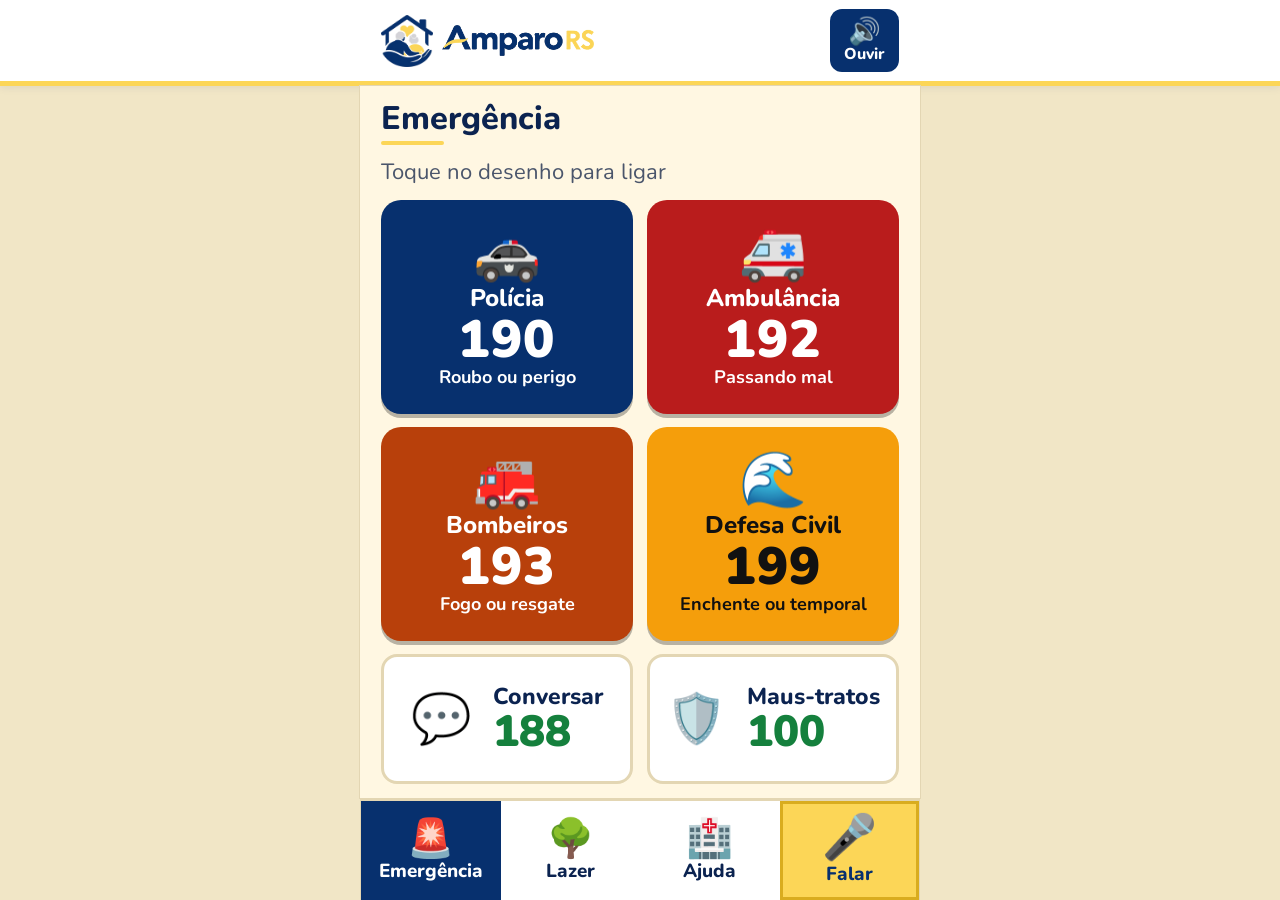
==== index.html @ 4e17ef88 "Amparo RS: primeira versão do aplicativo Site para celular que ajuda idosos que vivem sozinhos: tele" ====
<!doctype html>
<html lang="pt-BR">
<head>
  <meta charset="utf-8">
  <meta name="viewport" content="width=device-width, initial-scale=1, viewport-fit=cover">
  <meta name="theme-color" content="#ffffff">
  <meta name="description" content="Amparo RS: telefones de emergência, lazer e lugares de ajuda para idosos.">
  <title>Amparo RS</title>
  <link rel="manifest" href="manifest.webmanifest">
  <link rel="icon" href="icons/icon-192.png" type="image/png">
  <link rel="apple-touch-icon" href="icons/icon-192.png">
  <link rel="preload" href="fonts/nunito.woff2" as="font" type="font/woff2" crossorigin>
  <link rel="stylesheet" href="style.css">
</head>
<body>
  <header class="topo">
    <h1 class="marca">
      <img class="marca-simbolo" src="img/simbolo.png" alt="" width="102" height="102">
      <img class="marca-nome" src="img/nome.png" alt="Amparo RS" width="569" height="120">
    </h1>
    <div class="topo-acoes">
      <button id="btn-ouvir" class="btn-topo" type="button" aria-label="Ouvir o que está nesta tela">
        <span class="btn-topo-icone" aria-hidden="true">🔊</span><span>Ouvir</span>
      </button>
    </div>
  </header>

  <main>
    <section id="tela-emergencia" class="tela" aria-labelledby="titulo-emergencia">
      <h2 id="titulo-emergencia">Emergência</h2>
      <p class="dica">Toque no desenho para ligar</p>
      <div id="lista-emergencia" class="grade-emergencia"></div>
      <div id="lista-uteis" class="lista-uteis" aria-label="Outros telefones"></div>
    </section>

    <section id="tela-lazer" class="tela" aria-labelledby="titulo-lazer" hidden>
      <h2 id="titulo-lazer">Lazer e atividades</h2>
      <p class="dica">Toque numa opção e o mapa abre com os lugares perto de você</p>
      <div class="categorias" data-grupo="lazer"></div>
    </section>

    <section id="tela-ajuda" class="tela" aria-labelledby="titulo-ajuda" hidden>
      <h2 id="titulo-ajuda">Lugares de ajuda</h2>
      <p class="dica">Toque no que você precisa e o mapa abre perto de você</p>
      <div class="categorias" data-grupo="ajuda"></div>
    </section>
  </main>

  <nav class="menu" aria-label="Telas do aplicativo">
    <button type="button" data-tela="emergencia" aria-current="page">
      <span class="menu-icone" aria-hidden="true">🚨</span><span>Emergência</span>
    </button>
    <button type="button" data-tela="lazer">
      <span class="menu-icone" aria-hidden="true">🌳</span><span>Lazer</span>
    </button>
    <button type="button" data-tela="ajuda">
      <span class="menu-icone" aria-hidden="true">🏥</span><span>Ajuda</span>
    </button>
    <button type="button" id="btn-mic" class="menu-falar" aria-label="Falar ou escrever o que você precisa">
      <span class="menu-icone" aria-hidden="true">🎤</span><span>Falar</span>
    </button>
  </nav>

  <div id="assistente" class="assistente" hidden>
    <div class="assistente-caixa" role="dialog" aria-modal="true" aria-labelledby="titulo-assistente">
      <div class="assistente-topo">
        <h2 id="titulo-assistente">Do que você precisa?</h2>
        <button id="assist-fechar" class="btn-fechar" type="button" aria-label="Fechar">✕</button>
      </div>
      <div id="conversa" class="conversa" aria-live="polite"></div>
      <div id="assist-acao" class="assist-acao"></div>
      <button id="assist-falar" class="btn-falar" type="button">
        <span aria-hidden="true">🎤</span> <span class="btn-falar-texto">Toque e fale</span>
      </button>
      <form id="assist-form" class="assist-form">
        <label for="assist-texto" class="oculto">Escreva o que você precisa</label>
        <input id="assist-texto" type="text" placeholder="Ou escreva aqui..." autocomplete="off" enterkeyhint="send">
        <button type="submit">Enviar</button>
      </form>
    </div>
  </div>

  <script src="app.js"></script>
</body>
</html>
---- style.css ----
/* Amparo RS — visual de celular, letras grandes e alto contraste.
   Cores tiradas da logo: azul-marinho #07306E, amarelo #FCD657, cinza #D4D3D8 e fundo creme #FFF7E2.

   Tudo cabe na tela, sem rolar: o app ocupa exatamente a altura do celular e
   os cartões (e as letras dentro deles) crescem ou diminuem para caber.
   As unidades "cqh"/"cqw" são porcentagens da altura/largura da caixa onde o texto está. */

/* Fonte Nunito guardada no próprio projeto (licença livre OFL, ver fonts/OFL.txt) */
@font-face {
  font-family: "Nunito";
  font-style: normal;
  font-weight: 200 1000;
  font-display: swap;
  src: url("fonts/nunito.woff2") format("woff2");
}

:root {
  --azul-escuro: #04214d;
  --azul: #07306e;
  --amarelo: #fcd657;
  --amarelo-escuro: #d9ac1f;
  --amarelo-claro: #fff1c2;
  --cinza: #d4d3d8;
  --fundo: #fff7e2;
  --fundo-fora: #f1e6c6;
  --cartao: #ffffff;
  --texto: #0b2350;
  --texto-suave: #4a556b;
  --borda: #e3d6b3;
  --verde: #15803d;
  --verde-escuro: #116330;
  --vermelho: #b91c1c;
  --foco: #07306e;

  --policia: #07306e;
  --samu: #b91c1c;
  --bombeiros: #b8400b;
  --defesa: #f59e0b;

  --largura-app: 560px;
  --altura-menu: clamp(3.4rem, 11dvh, 5.2rem);
  --espaco: clamp(.4rem, 1.5dvh, .75rem);
}

/* Letra base: acompanha a largura no celular em pé e a altura no celular deitado */
html { font-size: clamp(16px, min(4.6vw, 3.2vh), 21px); }

* { box-sizing: border-box; }

body {
  margin: 0;
  height: 100vh;
  height: 100dvh;
  display: flex;
  flex-direction: column;
  overflow: hidden;
  font-family: "Nunito", system-ui, -apple-system, "Segoe UI", Roboto, Arial, sans-serif;
  line-height: 1.3;
  color: var(--texto);
  background: var(--fundo);
  -webkit-text-size-adjust: 100%;
}

button, input { font: inherit; }
button { cursor: pointer; }
:focus-visible { outline: 4px solid var(--foco); outline-offset: 3px; }

.oculto {
  position: absolute; width: 1px; height: 1px; overflow: hidden;
  clip: rect(0 0 0 0); white-space: nowrap;
}

/* ---------- Topo com a logo ---------- */
.topo {
  flex: none;
  display: flex; align-items: center; justify-content: space-between; gap: .5rem;
  padding: clamp(.3rem, 1dvh, .5rem) max(1rem, calc(50% - var(--largura-app) / 2 + 1rem));
  padding-top: calc(clamp(.3rem, 1dvh, .5rem) + env(safe-area-inset-top));
  background: #fff; color: var(--azul);
  border-bottom: 5px solid var(--amarelo);
  box-shadow: 0 2px 8px rgba(7, 48, 110, .08);
}
.topo h1 { flex: 1 1 auto; margin: 0; min-width: 0; line-height: 0; }
.marca { display: flex; align-items: center; gap: .45rem; }
.marca-simbolo { flex-shrink: 0; height: clamp(34px, min(12vw, 7dvh), 52px); width: auto; }
/* Se faltar espaço, o nome diminui sem cortar */
.marca-nome {
  flex: 0 1 auto; min-width: 0;
  height: clamp(20px, min(7vw, 4.2dvh), 32px); width: auto;
  object-fit: contain; object-position: left center;
}
.btn-topo {
  flex-shrink: 0;
  display: flex; flex-direction: column; align-items: center; justify-content: center;
  min-width: 3.3rem; min-height: clamp(2.8rem, 7dvh, 3.3rem); padding: .2rem .5rem;
  border: 0; border-radius: 12px;
  background: var(--azul); color: #fff;
  font-size: .75rem; font-weight: 800; line-height: 1.1;
}
.btn-topo-icone { font-size: 1.25rem; }

/* ---------- Área das telas: ocupa o espaço que sobra entre o topo e o menu ---------- */
main {
  flex: 1 1 auto;
  min-height: 0;
  width: 100%;
  max-width: var(--largura-app);
  margin: 0 auto;
  padding: var(--espaco) 1rem;
  display: flex;
  flex-direction: column;
  container-type: size;
}
.tela {
  flex: 1 1 auto;
  min-height: 0;
  display: flex;
  flex-direction: column;
  gap: var(--espaco);
}
.tela[hidden] { display: none; }

h2 { margin: 0; font-size: min(1.55rem, 7cqh); font-weight: 800; line-height: 1.15; }
.tela > h2::after {
  content: ""; display: block;
  width: 3rem; height: 4px; margin-top: .2rem;
  border-radius: 3px; background: var(--amarelo);
}
.dica { margin: 0; font-size: min(1.05rem, 4.2cqh); line-height: 1.25; color: var(--texto-suave); }

/* Tela muito baixa (celular deitado): esconde a frase de ajuda para sobrar espaço */
@container (max-height: 330px) {
  .dica, .tela > h2::after { display: none; }
}

/* ---------- Tela 1: cartões de emergência (2 x 2) ---------- */
.grade-emergencia {
  flex: 1 1 0;
  min-height: 0;
  display: grid;
  grid-template-columns: 1fr 1fr;
  grid-template-rows: 1fr 1fr;
  gap: var(--espaco);
}
.cartao-emerg {
  container-type: size;
  min-width: 0; min-height: 0; overflow: hidden;
  display: flex; flex-direction: column; align-items: center; justify-content: center;
  padding: .3rem;
  border-radius: 20px;
  text-align: center; text-decoration: none; color: #fff;
  box-shadow: 0 4px 0 rgba(0, 0, 0, .28);
}
.cartao-emerg:active { transform: translateY(3px); box-shadow: 0 1px 0 rgba(0, 0, 0, .28); }
.cartao-emerg .icone { font-size: min(27cqh, 32cqw, 4.5rem); line-height: 1; }
.cartao-emerg .nome { margin-top: 3cqh; font-size: min(12cqh, 11.5cqw, 1.6rem); font-weight: 800; line-height: 1.1; }
.cartao-emerg .numero { font-size: min(26cqh, 30cqw, 3.8rem); font-weight: 900; letter-spacing: .03em; line-height: 1.05; }
.cartao-emerg .quando { font-size: min(9cqh, 8.5cqw, 1.1rem); font-weight: 700; line-height: 1.15; }
/* Cartão baixo: tira a frase pequena e aumenta o resto */
@container (max-height: 140px) {
  .cartao-emerg .quando { display: none; }
  .cartao-emerg .icone { font-size: min(31cqh, 32cqw); }
  .cartao-emerg .nome { font-size: min(15cqh, 12cqw); }
  .cartao-emerg .numero { font-size: min(33cqh, 32cqw); }
}
.cor-azul { background: var(--policia); }
.cor-vermelho { background: var(--samu); }
.cor-laranja { background: var(--bombeiros); }
.cor-amarelo { background: var(--defesa); color: #111; }

/* Outros telefones (CVV e Disque 100), lado a lado */
.lista-uteis {
  flex: none;
  height: clamp(3.4rem, 19cqh, 6.5rem);
  display: grid;
  grid-template-columns: 1fr 1fr;
  gap: var(--espaco);
}
.cartao-util {
  container-type: size;
  min-width: 0; overflow: hidden;
  display: flex; align-items: center; justify-content: center; gap: 4cqw;
  padding: .2rem .4rem;
  border: 3px solid var(--borda); border-radius: 16px;
  background: var(--cartao); color: var(--texto); text-decoration: none;
}
.cartao-util .icone { flex-shrink: 0; font-size: min(42cqh, 22cqw, 2.6rem); line-height: 1; }
.cartao-util .textos { display: flex; flex-direction: column; min-width: 0; }
.cartao-util .rotulo { font-size: min(23cqh, 10cqw, 1.2rem); font-weight: 800; line-height: 1.1; white-space: nowrap; }
.cartao-util .numero { font-size: min(38cqh, 19cqw, 2.1rem); font-weight: 900; line-height: 1.05; color: var(--verde); }
/* Cartão largo e baixo (celular deitado): nome e número na mesma linha */
@container (min-aspect-ratio: 3/1) {
  .cartao-util .textos { flex-direction: row; align-items: baseline; gap: .5rem; }
  .cartao-util .icone { font-size: min(55cqh, 2.6rem); }
  .cartao-util .rotulo { font-size: min(40cqh, 1.2rem); }
  .cartao-util .numero { font-size: min(58cqh, 2.1rem); }
}

/* ---------- Telas 2 e 3: opções que abrem o Google Maps ---------- */
.categorias {
  flex: 1 1 0;
  min-height: 0;
  display: grid;
  grid-template-columns: 1fr 1fr;
  grid-auto-rows: 1fr;
  gap: var(--espaco);
}
/* Número ímpar de opções: a última ocupa a linha inteira */
.categorias > .categoria:last-child:nth-child(odd) { grid-column: 1 / -1; }
.categoria {
  container-type: size;
  min-width: 0; min-height: 0; overflow: hidden;
  display: flex; flex-direction: column; align-items: center; justify-content: center;
  padding: .3rem;
  border: 3px solid var(--borda); border-radius: 18px;
  background: var(--cartao); color: var(--texto);
  text-align: center;
}
.categoria-conteudo { display: flex; flex-direction: column; align-items: center; justify-content: center; }
.categoria .icone { font-size: min(36cqh, 30cqw, 3.6rem); line-height: 1; }
.categoria .rotulo { margin-top: 4cqh; font-size: min(18cqh, 12.5cqw, 1.35rem); font-weight: 800; line-height: 1.15; }
/* Opção larga e baixa: desenho ao lado do nome */
@container (min-aspect-ratio: 2/1) {
  .categoria-conteudo { flex-direction: row; gap: .5rem; }
  .categoria .icone { font-size: min(52cqh, 3.6rem); }
  .categoria .rotulo { margin-top: 0; font-size: min(26cqh, 8cqw, 1.35rem); text-align: left; }
}
.categoria[aria-pressed="true"] { border-color: var(--amarelo-escuro); background: var(--amarelo-claro); box-shadow: inset 0 0 0 2px var(--amarelo-escuro); }

/* ---------- Menu de baixo (com o botão Falar) ---------- */
.menu {
  flex: none;
  width: 100%; max-width: var(--largura-app);
  margin: 0 auto;
  display: grid; grid-template-columns: repeat(4, 1fr);
  padding-bottom: env(safe-area-inset-bottom);
  background: #fff; border-top: 3px solid var(--borda);
}
.menu button {
  display: flex; flex-direction: column; align-items: center; justify-content: center; gap: .15rem;
  min-width: 0; height: var(--altura-menu); padding: .2rem .1rem;
  border: 0; background: #fff; color: var(--texto);
  font-size: clamp(11px, 3.5vw, .9rem); font-weight: 800; line-height: 1.1;
}
.menu-icone { font-size: min(1.8rem, 5.5dvh); line-height: 1; }
.menu button[aria-current="page"] { background: var(--azul); color: #fff; }
.menu .menu-falar { background: var(--amarelo); color: var(--azul); box-shadow: inset 0 0 0 3px var(--amarelo-escuro); }
.menu .menu-falar .menu-icone { font-size: min(2.1rem, 5.2dvh); }

/* ---------- Assistente (voz e chat) ---------- */
.assistente {
  position: fixed; inset: 0; z-index: 10;
  display: flex; align-items: flex-end; justify-content: center;
  background: rgba(0, 0, 0, .55);
}
.assistente[hidden] { display: none; }
.assistente-caixa {
  display: flex; flex-direction: column; gap: var(--espaco);
  width: 100%; max-width: var(--largura-app);
  height: min(94vh, 46rem); height: min(94dvh, 46rem);
  padding: 1rem 1rem calc(1rem + env(safe-area-inset-bottom));
  border-radius: 24px 24px 0 0;
  background: var(--fundo);
}
.assistente-topo { display: flex; align-items: center; justify-content: space-between; gap: .5rem; }
.assistente-topo h2 { font-size: 1.35rem; }
.btn-fechar {
  width: 3.3rem; height: 3.3rem; flex-shrink: 0;
  border: 3px solid var(--borda); border-radius: 50%;
  background: #fff; color: var(--texto); font-size: 1.4rem; font-weight: 800;
}
/* A conversa mostra sempre as últimas mensagens, sem precisar rolar */
.conversa {
  flex: 1; min-height: 0; overflow: hidden;
  display: flex; flex-direction: column; justify-content: flex-end; gap: .5rem;
  padding: .2rem;
}
.msg { flex-shrink: 0; max-width: 88%; padding: .6rem .9rem; border-radius: 16px; font-size: 1.05rem; overflow-wrap: anywhere; }
.msg-app { align-self: flex-start; background: #fff; border: 2px solid var(--borda); border-bottom-left-radius: 4px; }
.msg-voce { align-self: flex-end; background: var(--amarelo-claro); border: 2px solid var(--amarelo-escuro); border-bottom-right-radius: 4px; }
.msg-ouvindo { font-style: italic; color: var(--texto-suave); }

.assist-acao:empty { display: none; }
.assist-acao { display: flex; flex-direction: column; gap: .5rem; }
.btn-ligar-grande {
  display: flex; align-items: center; justify-content: center; gap: .5rem;
  min-height: clamp(3.2rem, 9dvh, 4.5rem); padding: .4rem 1rem;
  border-radius: 18px; background: var(--verde); color: #fff;
  font-size: 1.5rem; font-weight: 900; line-height: 1.15; text-decoration: none; text-align: center;
  box-shadow: 0 4px 0 var(--verde-escuro);
}
.sugestoes { display: flex; flex-wrap: wrap; gap: .5rem; }
.sugestao {
  min-height: 3rem; padding: .3rem .9rem;
  border: 3px solid var(--azul); border-radius: 999px;
  background: #fff; color: var(--azul); font-weight: 800;
}

.btn-falar {
  flex: none;
  display: flex; align-items: center; justify-content: center; gap: .5rem;
  min-height: clamp(3rem, 8.5dvh, 4.2rem); border: 0; border-radius: 18px;
  background: var(--amarelo); color: var(--azul); font-size: 1.3rem; font-weight: 800;
  box-shadow: 0 4px 0 var(--amarelo-escuro);
}
.btn-falar[hidden] { display: none; }
.btn-falar.ouvindo { background: var(--vermelho); color: #fff; animation: pulsar 1.2s ease-in-out infinite; }
@keyframes pulsar { 50% { box-shadow: 0 0 0 8px rgba(185, 28, 28, .25); } }

.assist-form { flex: none; display: flex; gap: .5rem; }
.assist-form input {
  flex: 1 1 10rem; min-width: 0; min-height: 3.2rem; padding: .4rem .8rem;
  border: 3px solid var(--borda); border-radius: 14px;
  background: #fff; color: var(--texto);
}
.assist-form input:focus { border-color: var(--azul); outline: none; }
.assist-form button {
  flex-shrink: 0; min-height: 3.2rem; padding: .3rem 1rem;
  border: 0; border-radius: 14px; background: var(--azul); color: #fff; font-weight: 800;
}

/* ---------- Telas largas: o app fica em formato de celular, centralizado ---------- */
@media (min-width: 600px) {
  body { background: var(--fundo-fora); }
  main { background: var(--fundo); box-shadow: 0 0 0 1px var(--borda); }
  .menu { border-left: 1px solid var(--borda); border-right: 1px solid var(--borda); }
}

/* ---------- Celular deitado: cartões em uma linha só ---------- */
@media (orientation: landscape) and (max-height: 560px) {
  :root { --largura-app: 900px; }
  .grade-emergencia { grid-template-columns: repeat(4, 1fr); grid-template-rows: 1fr; }
  .categorias { grid-template-columns: repeat(3, 1fr); }
  .categorias > .categoria:last-child:nth-child(odd) { grid-column: auto; }
  .assistente-caixa { padding-top: .6rem; }
  .assistente-topo h2 { font-size: 1.1rem; }
  .btn-fechar { width: 2.6rem; height: 2.6rem; }
  .assist-form input, .assist-form button { min-height: 2.6rem; }
}

@media (prefers-reduced-motion: reduce) {
  *, *::before, *::after { animation: none !important; transition: none !important; }
}
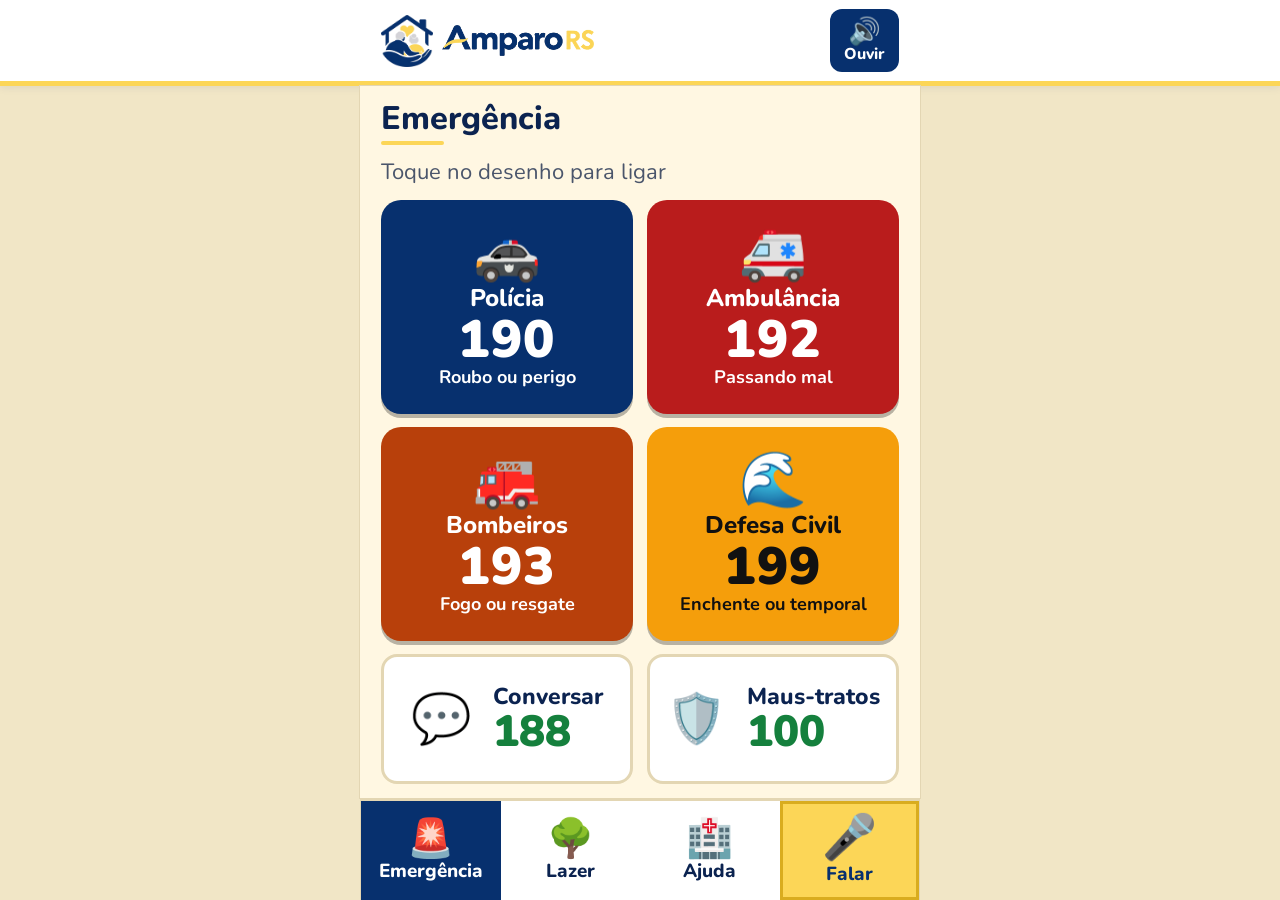
==== commit 60a8beb6: "Voz mais serena, fala antes de abrir o mapa e sem opção religiosa - Voz mais devagar e num tom mais " ====
--- a/index.html
+++ b/index.html
@@ -46,6 +46,8 @@
     </section>
   </main>
 
+  <div id="aviso-mapa" class="aviso-mapa" role="status" hidden></div>
+
   <nav class="menu" aria-label="Telas do aplicativo">
     <button type="button" data-tela="emergencia" aria-current="page">
       <span class="menu-icone" aria-hidden="true">🚨</span><span>Emergência</span>
--- a/style.css
+++ b/style.css
@@ -227,6 +227,20 @@
 }
 .categoria[aria-pressed="true"] { border-color: var(--amarelo-escuro); background: var(--amarelo-claro); box-shadow: inset 0 0 0 2px var(--amarelo-escuro); }
 
+/* ---------- Aviso "Abrindo o mapa…" enquanto a frase é falada ---------- */
+.aviso-mapa {
+  position: fixed; z-index: 8;
+  left: 50%; bottom: calc(var(--altura-menu) + env(safe-area-inset-bottom) + 1rem);
+  transform: translateX(-50%);
+  width: min(calc(100% - 2rem), calc(var(--largura-app) - 2rem));
+  padding: .9rem 1rem;
+  border-radius: 18px;
+  background: var(--azul); color: #fff;
+  font-size: 1.15rem; font-weight: 800; text-align: center;
+  box-shadow: 0 6px 18px rgba(0, 0, 0, .3);
+}
+.aviso-mapa[hidden] { display: none; }
+
 /* ---------- Menu de baixo (com o botão Falar) ---------- */
 .menu {
   flex: none;
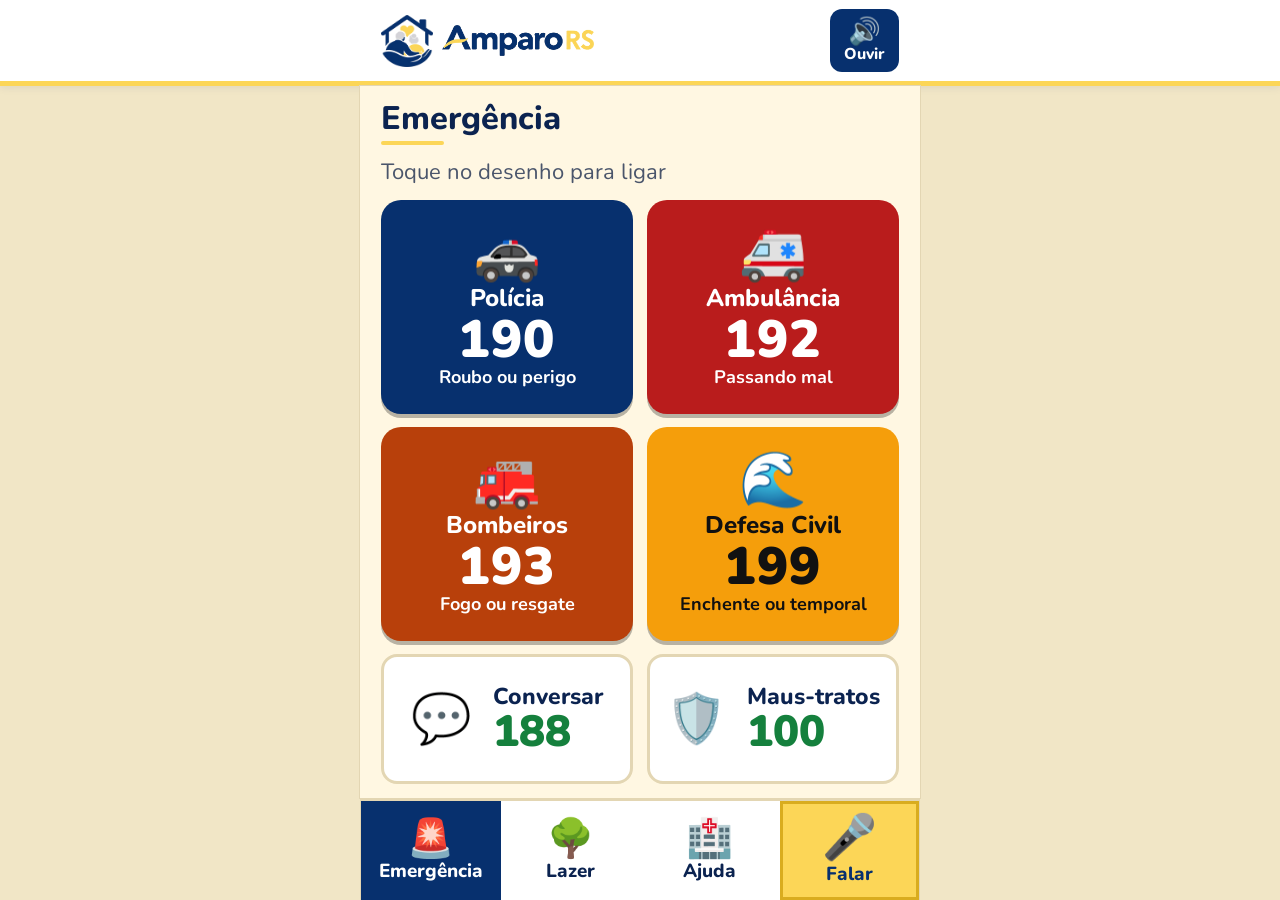
==== commit e3c63401: "Puxar a tela para baixo para atualizar e versão nova automática - Gesto de puxar para baixo e soltar" ====
--- a/index.html
+++ b/index.html
@@ -47,6 +47,7 @@
   </main>
 
   <div id="aviso-mapa" class="aviso-mapa" role="status" hidden></div>
+  <div id="puxar" class="puxar" aria-hidden="true" hidden></div>
 
   <nav class="menu" aria-label="Telas do aplicativo">
     <button type="button" data-tela="emergencia" aria-current="page">
--- a/style.css
+++ b/style.css
@@ -241,6 +241,22 @@
 }
 .aviso-mapa[hidden] { display: none; }
 
+/* ---------- Puxar para baixo para atualizar ---------- */
+.puxar {
+  --puxado: 0px;
+  position: fixed; z-index: 9;
+  top: calc(env(safe-area-inset-top) + .75rem);
+  left: 50%;
+  transform: translate(-50%, var(--puxado));
+  padding: .55rem 1.1rem;
+  border: 3px solid var(--borda); border-radius: 999px;
+  background: #fff; color: var(--azul);
+  font-size: 1rem; font-weight: 800; white-space: nowrap;
+  box-shadow: 0 6px 16px rgba(0, 0, 0, .2);
+}
+.puxar.pronto { background: var(--amarelo); border-color: var(--amarelo-escuro); }
+.puxar[hidden] { display: none; }
+
 /* ---------- Menu de baixo (com o botão Falar) ---------- */
 .menu {
   flex: none;
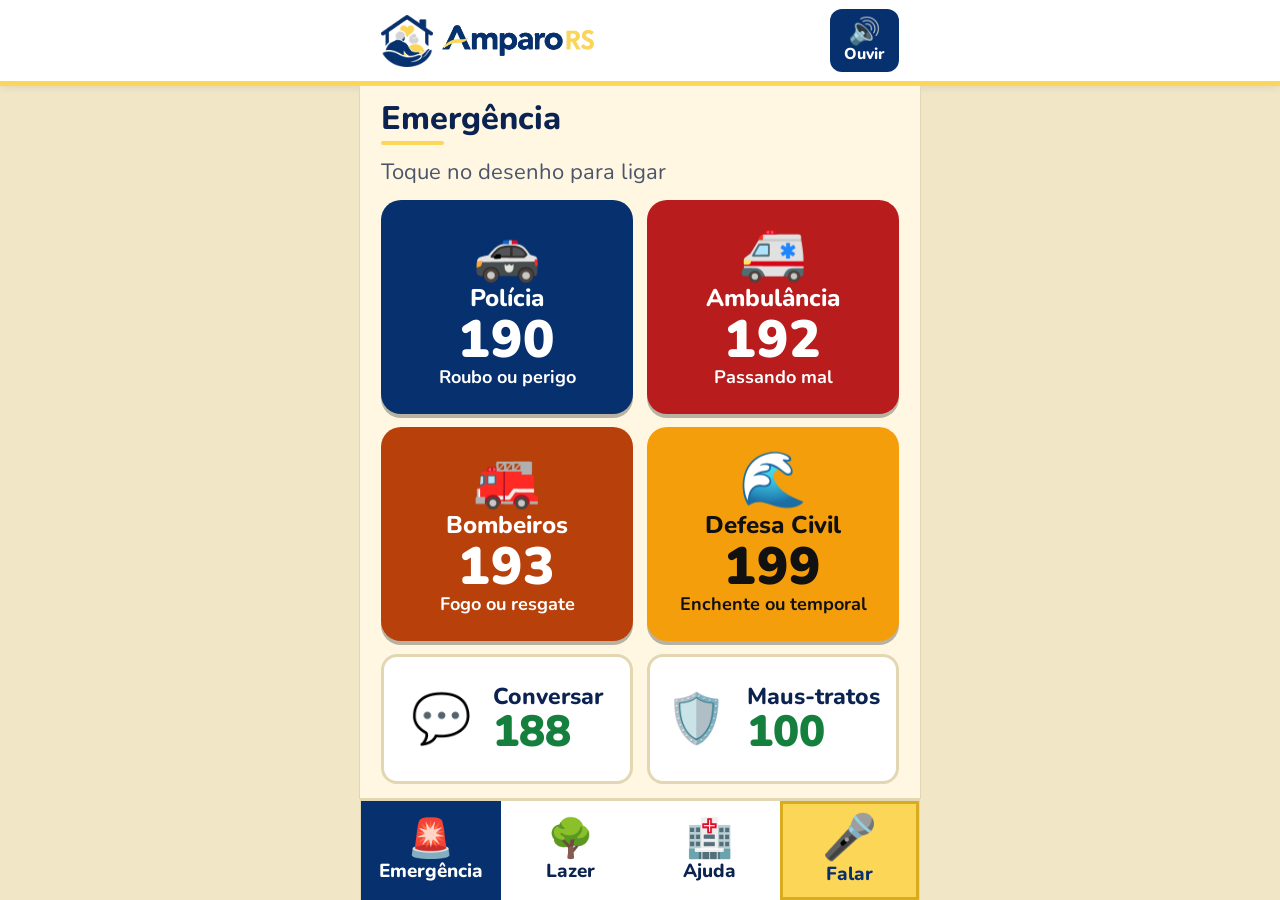
==== commit b7dc6d94: "Menu de baixo inteiro depois de atualizar e testes automáticos - A tela do app fica presa às bordas " ====
--- a/index.html
+++ b/index.html
@@ -2,7 +2,7 @@
 <html lang="pt-BR">
 <head>
   <meta charset="utf-8">
-  <meta name="viewport" content="width=device-width, initial-scale=1, viewport-fit=cover">
+  <meta name="viewport" content="width=device-width, initial-scale=1">
   <meta name="theme-color" content="#ffffff">
   <meta name="description" content="Amparo RS: telefones de emergência, lazer e lugares de ajuda para idosos.">
   <title>Amparo RS</title>
--- a/style.css
+++ b/style.css
@@ -47,13 +47,18 @@
 
 * { box-sizing: border-box; }
 
+/* A tela do app fica presa nas quatro bordas do celular: não rola, não estica
+   e não se desloca (nem durante nem depois de puxar para atualizar) */
+html { height: 100%; overflow: hidden; overscroll-behavior: none; }
+
 body {
+  position: fixed;
+  inset: 0;
   margin: 0;
-  height: 100vh;
-  height: 100dvh;
   display: flex;
   flex-direction: column;
   overflow: hidden;
+  overscroll-behavior: none;
   font-family: "Nunito", system-ui, -apple-system, "Segoe UI", Roboto, Arial, sans-serif;
   line-height: 1.3;
   color: var(--texto);
@@ -268,7 +273,7 @@
 }
 .menu button {
   display: flex; flex-direction: column; align-items: center; justify-content: center; gap: .15rem;
-  min-width: 0; height: var(--altura-menu); padding: .2rem .1rem;
+  min-width: 0; min-height: var(--altura-menu); padding: .2rem .1rem;
   border: 0; background: #fff; color: var(--texto);
   font-size: clamp(11px, 3.5vw, .9rem); font-weight: 800; line-height: 1.1;
 }
